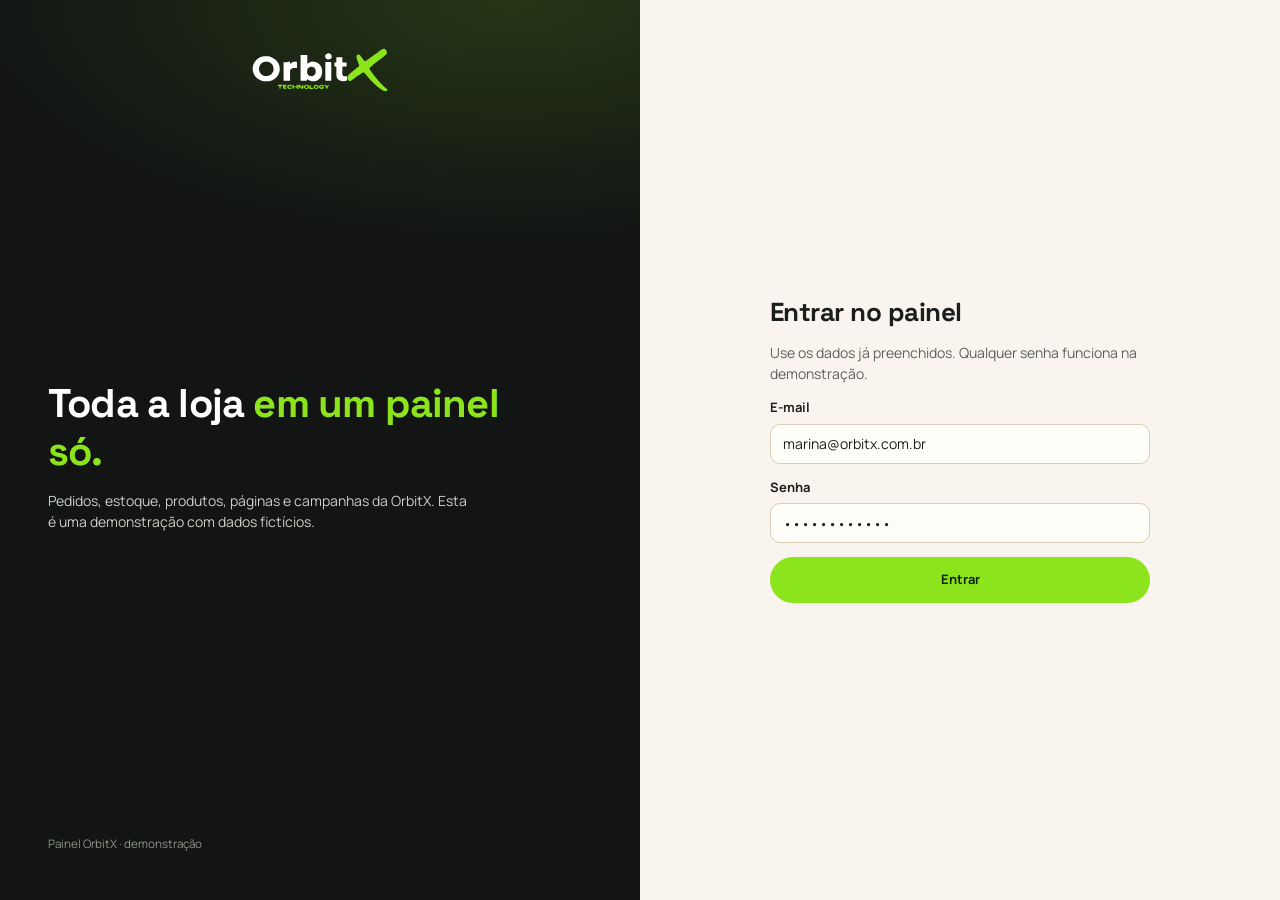
==== admin/index.html @ bb3bb04c "Adiciona painel administrativo de demonstração da loja Painel estático em admin/ com dados fictícios" ====
<!doctype html>
<html lang="pt-BR" data-theme="light">
<head>
  <meta charset="utf-8">
  <meta name="viewport" content="width=device-width, initial-scale=1">
  <meta name="robots" content="noindex, nofollow">
  <title>OrbitX Admin</title>
  <link rel="icon" href="img/favicon.svg" type="image/svg+xml">
  <link rel="preconnect" href="https://fonts.googleapis.com">
  <link rel="preconnect" href="https://fonts.gstatic.com" crossorigin>
  <link href="https://fonts.googleapis.com/css2?family=Manrope:wght@400;500;600;700;800&family=Space+Grotesk:wght@500;600;700&display=swap" rel="stylesheet">
  <link rel="stylesheet" href="admin.css">
</head>
<body>
  <div id="app"></div>
  <noscript><p style="padding:24px">O painel precisa de JavaScript ativado.</p></noscript>
  <script src="data.js"></script>
  <script src="app.js"></script>
</body>
</html>
---- admin/admin.css ----
/* Painel OrbitX: tokens do design "Admin OrbitX" no Claude Design (canvas OrbitX Loja). */
:root {
  --bg: #f9f5ee; --side: #f3eee3; --paper: #f1ebdc; --card: #fffdf8; --line: #e6dfcd; --line-strong: #d8cfb8;
  --text: #1c1e1d; --muted: #5d625b; --soft: #6c7169; --accent: #8be41c; --accent-ink: #102000; --accent-text: #3b7a07; --wash: #eef9dc;
  --header: rgba(249,245,238,.9); --shadow: 0 1px 2px rgba(40,35,20,.05), 0 12px 32px -22px rgba(40,35,20,.28);
  --ok-bg: #e3f3d0; --ok: #2f5f06; --info-bg: #dde9f7; --info: #1d4f86; --warn-bg: #f7ebd2; --warn: #7a4b05; --neutral-bg: #e8e6df; --neutral: #3e423c; --bad-bg: #f6dedb; --bad: #8a2416;
  --bar: #c5e99a;
  --display: "Space Grotesk", system-ui, sans-serif; --body: "Manrope", system-ui, -apple-system, "Segoe UI", sans-serif;
  color-scheme: light;
}
:root[data-theme="dark"] {
  --bg: #0f1110; --side: #121513; --paper: #151816; --card: #1a1d1b; --line: #262a27; --line-strong: #343a35;
  --text: #eef1ec; --muted: #a7ada4; --soft: #8d948a; --accent-text: #9be83a; --wash: #1d2b12;
  --header: rgba(15,17,16,.88); --shadow: 0 1px 2px rgba(0,0,0,.3), 0 14px 32px -22px rgba(0,0,0,.7);
  --ok-bg: #1f3510; --ok: #a9ec5c; --info-bg: #14263a; --info: #8cc0f5; --warn-bg: #352812; --warn: #f2c36b; --neutral-bg: #262a27; --neutral: #c9cec6; --bad-bg: #3a1915; --bad: #f39d90;
  --bar: #3c5a22;
  color-scheme: dark;
}

* { box-sizing: border-box; }
html, body { margin: 0; }
body { background: var(--bg); color: var(--text); font: 14px/1.5 var(--body); -webkit-font-smoothing: antialiased; transition: background-color .3s, color .3s; }
a { color: inherit; }
img { display: block; max-width: 100%; }
h1, h2, h3 { font-family: var(--display); letter-spacing: -0.02em; margin: 0; line-height: 1.2; }
h1 { font-size: 26px; }
h2 { font-size: 18px; }
h3 { font-size: 15px; }
button, input, select, textarea { font: inherit; color: inherit; }
::selection { background: var(--accent); color: var(--accent-ink); }
:focus-visible { outline: 2px solid var(--accent); outline-offset: 2px; }
.num { font-variant-numeric: tabular-nums; }
.muted { color: var(--muted); }
.soft { color: var(--soft); }
.sr { position: absolute; width: 1px; height: 1px; overflow: hidden; clip: rect(0 0 0 0); white-space: nowrap; }

/* Estrutura */
.shell { min-height: 100vh; display: flex; }
.side { width: 252px; flex: none; background: var(--side); border-right: 1px solid var(--line); padding: 18px 14px 24px; display: flex; flex-direction: column; gap: 18px; position: sticky; top: 0; height: 100vh; overflow-y: auto; }
.brand { display: flex; align-items: center; gap: 10px; padding: 0 8px; text-decoration: none; }
.brand img { height: 32px; width: auto; }
.pill-admin { font: 700 11px var(--body); letter-spacing: .1em; text-transform: uppercase; color: var(--accent-ink); background: var(--accent); padding: 3px 8px; border-radius: 999px; }
.nav-group { display: flex; flex-direction: column; gap: 2px; }
.nav-group > span { font-weight: 700; font-size: 11px; letter-spacing: .08em; text-transform: uppercase; color: var(--soft); padding: 0 10px 6px; }
.nav-link { display: flex; align-items: center; justify-content: space-between; gap: 8px; min-height: 38px; padding: 0 10px; border-radius: 10px; text-decoration: none; font-weight: 600; color: var(--muted); }
.nav-link:hover { color: var(--text); background: var(--paper); }
.nav-link.on { background: var(--wash); color: var(--accent-text); }
.nav-link > span { display: inline-flex; align-items: center; gap: 10px; }
.badge { font: 700 11px var(--body); padding: 2px 8px; border-radius: 999px; background: var(--accent); color: var(--accent-ink); }
.ico { width: 18px; height: 18px; fill: none; stroke: currentColor; stroke-width: 1.8; stroke-linecap: round; stroke-linejoin: round; flex: none; }

.main { flex: 1; min-width: 0; display: flex; flex-direction: column; }
.top { position: sticky; top: 0; z-index: 30; display: flex; align-items: center; gap: 14px; flex-wrap: wrap; padding: 12px 28px; border-bottom: 1px solid var(--line); background: var(--header); backdrop-filter: blur(14px); }
.top .menu-btn { display: none; }
.search-global { flex: 1 1 260px; max-width: 460px; display: flex; align-items: center; gap: 10px; background: var(--paper); border: 1px solid var(--line); border-radius: 999px; padding: 0 16px; min-height: 42px; position: relative; }
.search-global input { flex: 1; min-width: 0; background: none; border: 0; outline: 0; font-weight: 500; }
.search-global:focus-within { border-color: var(--accent); }
.search-results { position: absolute; top: calc(100% + 6px); left: 0; right: 0; background: var(--card); border: 1px solid var(--line); border-radius: 14px; box-shadow: var(--shadow); padding: 6px; max-height: 360px; overflow: auto; }
.search-results a { display: flex; justify-content: space-between; gap: 10px; padding: 8px 10px; border-radius: 8px; text-decoration: none; }
.search-results a:hover, .search-results a:focus { background: var(--paper); outline: 0; }
.top-right { margin-left: auto; display: flex; align-items: center; gap: 12px; flex-wrap: wrap; }
.seg { display: flex; gap: 2px; padding: 4px; border-radius: 999px; background: var(--paper); border: 1px solid var(--line); }
.seg button { min-height: 32px; padding: 0 14px; border-radius: 999px; border: 0; cursor: pointer; font-weight: 700; font-size: 13px; background: transparent; color: var(--muted); }
.seg button[aria-pressed="true"] { background: var(--text); color: var(--bg); }
.me { display: flex; align-items: center; gap: 10px; line-height: 1.2; }
.avatar { width: 36px; height: 36px; border-radius: 50%; display: grid; place-items: center; background: var(--wash); color: var(--accent-text); font: 700 13px var(--display); flex: none; }
.me small { display: block; color: var(--soft); font-size: 12px; }

.content { padding: 26px 28px 60px; max-width: 1320px; width: 100%; display: flex; flex-direction: column; gap: 22px; }
.head { display: flex; align-items: flex-end; justify-content: space-between; gap: 16px; flex-wrap: wrap; }
.head p { margin: 4px 0 0; color: var(--muted); }
.head .actions { display: flex; gap: 8px; flex-wrap: wrap; }
.crumb { font-size: 13px; color: var(--soft); text-decoration: none; display: inline-flex; gap: 6px; margin-bottom: 6px; }
.crumb:hover { color: var(--text); }

/* Botões */
.btn { display: inline-flex; align-items: center; justify-content: center; gap: 8px; min-height: 40px; padding: 0 16px; border-radius: 999px; border: 1px solid var(--line-strong); background: var(--card); font-weight: 700; font-size: 13px; cursor: pointer; text-decoration: none; white-space: nowrap; transition: transform .15s, filter .15s, border-color .15s; }
.btn:hover { border-color: var(--text); }
.btn--accent { background: var(--accent); color: var(--accent-ink); border-color: transparent; }
.btn--accent:hover { filter: brightness(1.05); border-color: transparent; transform: translateY(-1px); }
.btn--dark { background: var(--text); color: var(--bg); border-color: transparent; }
.btn--danger { color: var(--bad); }
.btn--danger:hover { border-color: var(--bad); }
.btn--sm { min-height: 32px; padding: 0 12px; font-size: 12px; }
.btn--icon { width: 36px; padding: 0; min-height: 36px; }
.chip { min-height: 36px; padding: 0 14px; border-radius: 999px; cursor: pointer; font-weight: 700; font-size: 13px; border: 1px solid var(--line-strong); background: var(--card); color: var(--muted); display: inline-flex; align-items: center; gap: 6px; }
.chip.on { background: var(--text); color: var(--bg); border-color: var(--text); }
.chip .n { font-size: 11px; padding: 1px 7px; border-radius: 999px; background: var(--paper); color: var(--soft); }
.chip.on .n { background: var(--accent); color: var(--accent-ink); }
.chips { display: flex; gap: 8px; flex-wrap: wrap; }

/* Cartões e grids */
.card { background: var(--card); border: 1px solid var(--line); border-radius: 18px; box-shadow: var(--shadow); }
.card-pad { padding: 20px; }
.card-head { display: flex; justify-content: space-between; align-items: center; gap: 12px; padding: 18px 20px; flex-wrap: wrap; }
.card-head a { font-weight: 700; color: var(--accent-text); text-decoration: none; }
.grid-kpi { display: grid; grid-template-columns: repeat(auto-fit, minmax(min(210px, 100%), 1fr)); gap: 16px; }
.grid-2 { display: grid; grid-template-columns: repeat(auto-fit, minmax(min(420px, 100%), 1fr)); gap: 16px; }
.grid-form { display: grid; grid-template-columns: minmax(0, 2fr) minmax(0, 1fr); gap: 16px; align-items: start; }
.stack { display: flex; flex-direction: column; gap: 16px; }
.kpi { padding: 18px 20px; display: flex; flex-direction: column; gap: 4px; }
.kpi > span { color: var(--muted); font-weight: 600; }
.kpi b { font: 700 27px var(--display); letter-spacing: -0.02em; font-variant-numeric: tabular-nums; }
.delta { font-weight: 700; font-size: 13px; }
.delta.up { color: var(--accent-text); }
.delta.down { color: var(--bad); }
.delta em { font-style: normal; color: var(--soft); font-weight: 500; }

.chart { height: 220px; display: flex; align-items: flex-end; gap: 4px; padding-bottom: 6px; border-bottom: 1px solid var(--line); margin-top: 16px; }
.chart div { flex: 1; min-width: 3px; border-radius: 6px 6px 2px 2px; background: var(--bar); position: relative; }
.chart div:last-child, .chart div:hover { background: var(--accent); }
.chart-axis { display: flex; justify-content: space-between; color: var(--soft); font-size: 12px; margin-top: 8px; }
.hbar { display: grid; grid-template-columns: minmax(0, 1fr) 90px; gap: 6px 12px; align-items: center; }
.hbar .track { grid-column: 1 / -1; height: 8px; border-radius: 999px; background: var(--paper); overflow: hidden; }
.hbar .track i { display: block; height: 100%; background: var(--accent); border-radius: 999px; }

/* Tabelas */
.table-box { overflow-x: auto; }
table { width: 100%; border-collapse: collapse; }
th { text-align: left; color: var(--soft); font-size: 11px; text-transform: uppercase; letter-spacing: .06em; font-weight: 700; padding: 10px 16px; border-top: 1px solid var(--line); white-space: nowrap; }
td { padding: 11px 16px; border-top: 1px solid var(--line); vertical-align: middle; }
tr.row-link { cursor: pointer; }
tr.row-link:hover td { background: var(--paper); }
td.r, th.r { text-align: right; white-space: nowrap; }
td small.soft { white-space: nowrap; }
.thumb { width: 42px; height: 42px; object-fit: contain; background: #fff; border-radius: 10px; border: 1px solid var(--line); flex: none; }
.cell-prod { display: flex; align-items: center; gap: 12px; min-width: 260px; }
.cell-prod b { display: block; font-weight: 700; line-height: 1.3; }
.cell-prod small { color: var(--soft); }
.empty { padding: 40px 20px; text-align: center; color: var(--muted); }
.toolbar { display: flex; gap: 10px; flex-wrap: wrap; align-items: center; padding: 14px 16px; }
.toolbar .search-global { max-width: 340px; min-height: 38px; }
.bulk { display: flex; gap: 8px; align-items: center; padding: 10px 16px; background: var(--wash); border-top: 1px solid var(--line); flex-wrap: wrap; font-weight: 700; }

/* Status */
.st { display: inline-block; padding: 3px 10px; border-radius: 999px; font-weight: 700; font-size: 12px; white-space: nowrap; }
.st-ok { background: var(--ok-bg); color: var(--ok); }
.st-info { background: var(--info-bg); color: var(--info); }
.st-warn { background: var(--warn-bg); color: var(--warn); }
.st-neutral { background: var(--neutral-bg); color: var(--neutral); }
.st-bad { background: var(--bad-bg); color: var(--bad); }

/* Formulários */
.field { display: flex; flex-direction: column; gap: 6px; }
.field > label, .label { font-weight: 700; font-size: 13px; }
.field small, .hint { color: var(--soft); font-size: 12px; }
.input, select.input, textarea.input { width: 100%; min-height: 40px; padding: 8px 12px; border-radius: 10px; border: 1px solid var(--line-strong); background: var(--card); outline: 0; }
textarea.input { min-height: 96px; resize: vertical; }
.input:focus { border-color: var(--accent); box-shadow: 0 0 0 3px color-mix(in srgb, var(--accent) 25%, transparent); }
.row { display: grid; grid-template-columns: repeat(auto-fit, minmax(min(160px, 100%), 1fr)); gap: 14px; }
.form { display: flex; flex-direction: column; gap: 14px; }
.prefix { display: flex; align-items: center; border: 1px solid var(--line-strong); border-radius: 10px; background: var(--card); overflow: hidden; }
.prefix span { padding: 0 10px; color: var(--soft); border-right: 1px solid var(--line); align-self: stretch; display: grid; place-items: center; background: var(--paper); }
.prefix input { border: 0; border-radius: 0; min-height: 38px; }
.prefix:focus-within { border-color: var(--accent); }
.switch { display: inline-flex; align-items: center; gap: 10px; cursor: pointer; font-weight: 600; }
.switch input { appearance: none; width: 40px; height: 24px; border-radius: 999px; background: var(--line-strong); position: relative; cursor: pointer; transition: background .2s; margin: 0; flex: none; }
.switch input::after { content: ""; position: absolute; top: 3px; left: 3px; width: 18px; height: 18px; border-radius: 50%; background: #fff; transition: transform .2s; box-shadow: 0 1px 2px rgba(0,0,0,.25); }
.switch input:checked { background: var(--accent); }
.switch input:checked::after { transform: translateX(16px); }
.check { width: 18px; height: 18px; accent-color: var(--accent); cursor: pointer; }
.list-plain { display: flex; flex-direction: column; }
.list-plain > div { display: flex; align-items: center; gap: 12px; padding: 12px 20px; border-top: 1px solid var(--line); flex-wrap: wrap; }
.list-plain > div > .grow { flex: 1; min-width: 180px; }
.seo-preview { border: 1px solid var(--line); border-radius: 12px; padding: 14px; background: var(--paper); }
.seo-preview b { color: #1a4fb5; font-weight: 600; display: block; }
:root[data-theme="dark"] .seo-preview b { color: #8ab4f8; }
.seo-preview span { color: var(--accent-text); font-size: 12px; }
.seo-preview p { margin: 4px 0 0; color: var(--muted); font-size: 13px; }

/* Editor de texto */
.rte { border: 1px solid var(--line-strong); border-radius: 12px; overflow: hidden; background: var(--card); }
.rte-bar { display: flex; gap: 4px; padding: 6px; border-bottom: 1px solid var(--line); background: var(--paper); flex-wrap: wrap; }
.rte-bar button { min-width: 34px; min-height: 32px; border-radius: 8px; border: 0; background: transparent; cursor: pointer; font-weight: 700; }
.rte-bar button:hover { background: var(--card); }
.rte-body { min-height: 260px; padding: 16px 18px; outline: 0; line-height: 1.65; }
.rte-body h2, .rte-body h3 { margin: 12px 0 6px; }

/* Timeline, avaliações */
.timeline { list-style: none; margin: 0; padding: 0 20px 18px; display: flex; flex-direction: column; gap: 14px; }
.timeline li { display: grid; grid-template-columns: 12px 1fr; gap: 12px; }
.timeline li::before { content: ""; width: 10px; height: 10px; border-radius: 50%; background: var(--accent); margin-top: 6px; box-shadow: 0 0 0 4px var(--wash); }
.timeline small { display: block; color: var(--soft); }
.stars { color: #e0a100; letter-spacing: 1px; white-space: nowrap; }
.review { padding: 16px 20px; border-top: 1px solid var(--line); display: flex; flex-direction: column; gap: 6px; }
.review-reply { margin-top: 6px; padding: 10px 12px; border-radius: 10px; background: var(--paper); font-size: 13px; }
.sec-row { display: flex; align-items: center; gap: 10px; padding: 10px 16px; border-top: 1px solid var(--line); }
.sec-row .grow { flex: 1; font-weight: 600; }
.handle { color: var(--soft); }
.mini-site { border: 1px solid var(--line); border-radius: 14px; overflow: hidden; background: var(--bg); }
.mini-top { background: var(--accent); color: var(--accent-ink); font-size: 11px; font-weight: 700; text-align: center; padding: 6px 10px; }
.mini-hero { padding: 26px 22px; background: #121514; color: #fff; display: grid; grid-template-columns: 1.2fr .8fr; gap: 14px; align-items: center; }
.mini-hero small { color: var(--accent); font-weight: 700; text-transform: uppercase; letter-spacing: .08em; font-size: 10px; }
.mini-hero h3 { font-size: 20px; margin: 6px 0; color: #fff; }
.mini-hero p { margin: 0 0 12px; font-size: 12px; color: #c9cec6; }
.mini-hero img { background: #f9f5ee; border-radius: 12px; padding: 8px; }
.mini-secs { display: flex; flex-direction: column; gap: 6px; padding: 12px; }
.mini-secs span { display: block; padding: 8px 10px; border-radius: 8px; background: var(--card); border: 1px dashed var(--line-strong); font-size: 12px; color: var(--muted); }

/* Drawer / modal / toast */
.overlay { position: fixed; inset: 0; background: rgba(10,12,11,.45); z-index: 60; display: flex; justify-content: center; align-items: flex-start; padding: 8vh 16px 16px; overflow-y: auto; }
.modal { width: 100%; max-width: 520px; background: var(--card); border: 1px solid var(--line); border-radius: 20px; box-shadow: 0 30px 80px -30px rgba(0,0,0,.6); }
.modal header { display: flex; justify-content: space-between; align-items: center; padding: 18px 20px; border-bottom: 1px solid var(--line); }
.modal .body { padding: 20px; }
.modal footer { display: flex; justify-content: flex-end; gap: 8px; padding: 14px 20px; border-top: 1px solid var(--line); }
.toast { position: fixed; bottom: 22px; left: 50%; transform: translateX(-50%); background: var(--text); color: var(--bg); padding: 11px 18px; border-radius: 999px; font-weight: 700; z-index: 80; box-shadow: 0 12px 30px -10px rgba(0,0,0,.5); display: flex; gap: 10px; align-items: center; }
.toast::before { content: ""; width: 8px; height: 8px; border-radius: 50%; background: var(--accent); }
.demo-note { font-size: 12px; color: var(--soft); padding: 0 10px; margin-top: auto; }
.demo-note button { background: none; border: 0; padding: 0; color: var(--accent-text); font-weight: 700; cursor: pointer; text-decoration: underline; }

/* Login */
.login { min-height: 100vh; display: grid; grid-template-columns: 1fr 1fr; }
.login-art { background: #121514 radial-gradient(900px 400px at 80% 0%, rgba(139,228,28,.16), transparent 60%); color: #fff; padding: 48px; display: flex; flex-direction: column; justify-content: space-between; }
.login-art h2 { font-size: 40px; max-width: 460px; }
.login-art h2 span { color: var(--accent); }
.login-art p { color: #c9cec6; max-width: 420px; }
.login-form { display: grid; place-items: center; padding: 32px 20px; }
.login-form .form { width: 100%; max-width: 380px; }

/* Responsivo */
@media (max-width: 1000px) {
  .grid-form { grid-template-columns: 1fr; }
}
@media (max-width: 860px) {
  .side { position: fixed; z-index: 70; left: 0; top: 0; transform: translateX(-100%); transition: transform .25s; visibility: hidden; }
  .side.open { transform: none; visibility: visible; box-shadow: 0 0 60px rgba(0,0,0,.4); }
  .top-right > a.btn { display: none; }
  .top .menu-btn { display: inline-flex; }
  .top { padding: 10px 16px; }
  .content { padding: 20px 16px 48px; }
  .me div { display: none; }
  .login { grid-template-columns: 1fr; }
  .login-art { display: none; }
  .mini-hero { grid-template-columns: 1fr; }
}

@media print {
  .side, .top, .head .actions, .demo-note, form.toolbar { display: none !important; }
  body { background: #fff; color: #000; }
  .card { box-shadow: none; }
}
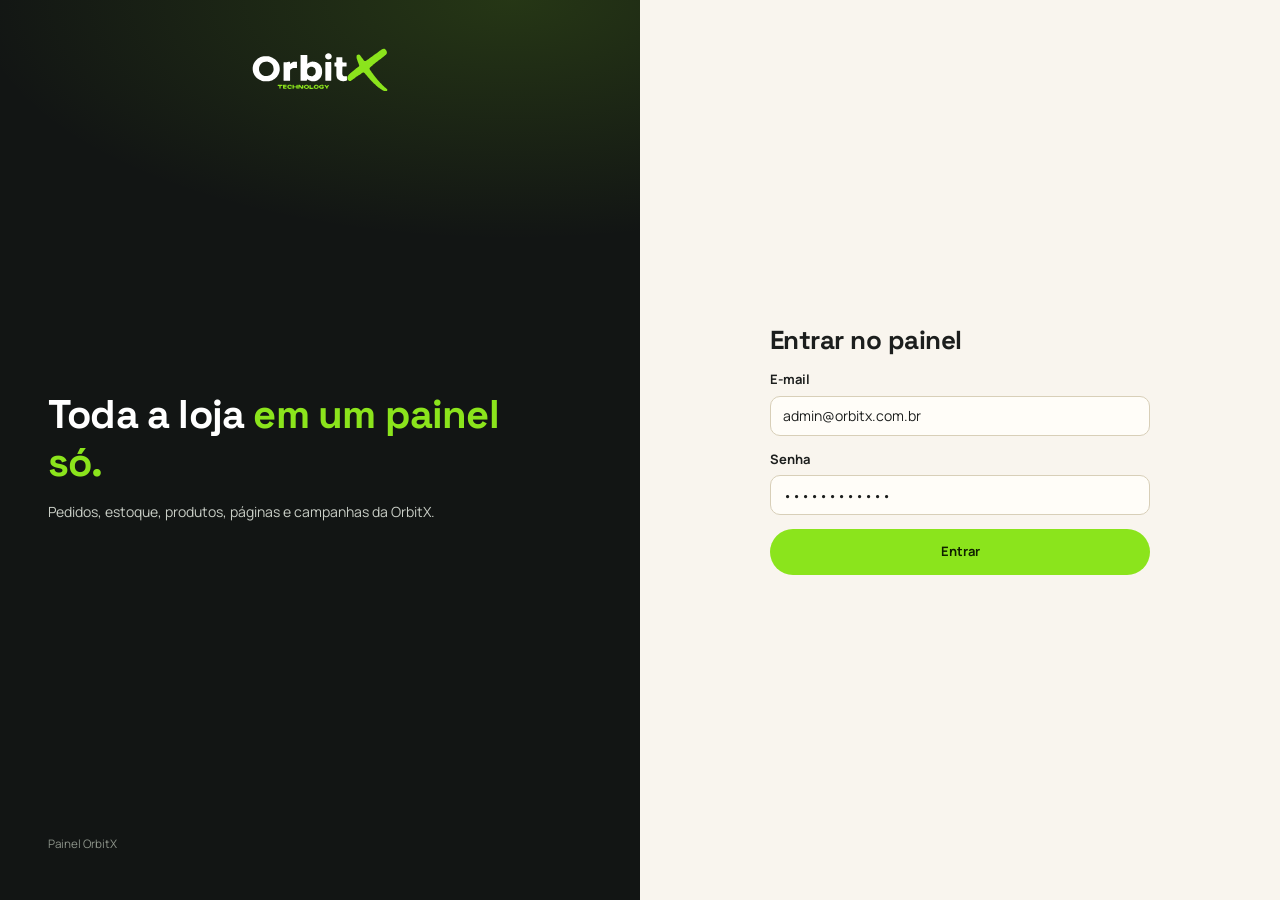
==== commit f372dc9e: "Adiciona modo prévia ao painel: só Painel e Produtos, sem dados O config.js escolhe entre o modo pré" ====
--- a/admin/index.html
+++ b/admin/index.html
@@ -14,6 +14,7 @@
 <body>
   <div id="app"></div>
   <noscript><p style="padding:24px">O painel precisa de JavaScript ativado.</p></noscript>
+  <script src="config.js"></script>
   <script src="data.js"></script>
   <script src="app.js"></script>
 </body>
--- a/admin/admin.css
+++ b/admin/admin.css
@@ -18,6 +18,7 @@
 }
 
 * { box-sizing: border-box; }
+[hidden] { display: none !important; }
 html, body { margin: 0; }
 body { background: var(--bg); color: var(--text); font: 14px/1.5 var(--body); -webkit-font-smoothing: antialiased; transition: background-color .3s, color .3s; }
 a { color: inherit; }
@@ -41,12 +42,16 @@
 .brand img { height: 32px; width: auto; }
 .pill-admin { font: 700 11px var(--body); letter-spacing: .1em; text-transform: uppercase; color: var(--accent-ink); background: var(--accent); padding: 3px 8px; border-radius: 999px; }
 .nav-group { display: flex; flex-direction: column; gap: 2px; }
-.nav-group > span { font-weight: 700; font-size: 11px; letter-spacing: .08em; text-transform: uppercase; color: var(--soft); padding: 0 10px 6px; }
+.nav-group > span:not(.nav-link) { font-weight: 800; font-size: 12px; letter-spacing: .08em; text-transform: uppercase; color: var(--text); padding: 0 10px 6px; }
+.nav-link.off { opacity: .5; cursor: not-allowed; }
+.nav-link.off:hover { background: none; color: var(--muted); }
+.badge.badge--soon { white-space: nowrap; background: none; border: 1px solid var(--line-strong); color: var(--soft); font-size: 10px; padding: 1px 7px; }
 .nav-link { display: flex; align-items: center; justify-content: space-between; gap: 8px; min-height: 38px; padding: 0 10px; border-radius: 10px; text-decoration: none; font-weight: 600; color: var(--muted); }
 .nav-link:hover { color: var(--text); background: var(--paper); }
 .nav-link.on { background: var(--wash); color: var(--accent-text); }
 .nav-link > span { display: inline-flex; align-items: center; gap: 10px; }
 .badge { font: 700 11px var(--body); padding: 2px 8px; border-radius: 999px; background: var(--accent); color: var(--accent-ink); }
+.badge--beta { background: var(--warn-bg); color: var(--warn); text-transform: uppercase; letter-spacing: .06em; font-size: 10px; }
 .ico { width: 18px; height: 18px; fill: none; stroke: currentColor; stroke-width: 1.8; stroke-linecap: round; stroke-linejoin: round; flex: none; }
 
 .main { flex: 1; min-width: 0; display: flex; flex-direction: column; }
@@ -87,6 +92,8 @@
 .chip.on { background: var(--text); color: var(--bg); border-color: var(--text); }
 .chip .n { font-size: 11px; padding: 1px 7px; border-radius: 999px; background: var(--paper); color: var(--soft); }
 .chip.on .n { background: var(--accent); color: var(--accent-ink); }
+.chip { text-decoration: none; }
+.btn--icon.btn--sm { width: 30px; min-height: 30px; }
 .chips { display: flex; gap: 8px; flex-wrap: wrap; }
 
 /* Cartões e grids */
@@ -197,6 +204,26 @@
 .mini-secs { display: flex; flex-direction: column; gap: 6px; padding: 12px; }
 .mini-secs span { display: block; padding: 8px 10px; border-radius: 8px; background: var(--card); border: 1px dashed var(--line-strong); font-size: 12px; color: var(--muted); }
 
+/* Galeria, cartões, templates */
+.grid-cards { display: grid; grid-template-columns: repeat(auto-fill, minmax(min(260px, 100%), 1fr)); gap: 16px; }
+.gallery { align-items: start; display: grid; grid-template-columns: repeat(auto-fill, minmax(min(170px, 100%), 1fr)); gap: 14px; }
+.media { padding: 0; overflow: hidden; cursor: pointer; text-align: left; display: flex; flex-direction: column; transition: border-color .15s, transform .15s; }
+.media:hover { border-color: var(--accent); transform: translateY(-2px); }
+.media-img { aspect-ratio: 1; background: #fff; display: grid; place-items: center; padding: 14px; border-bottom: 1px solid var(--line); }
+.media-img img { width: 100%; height: 100%; object-fit: contain; }
+.media-cap { padding: 10px 12px; display: flex; flex-direction: column; min-width: 0; }
+.media-cap b { font-size: 13px; white-space: nowrap; overflow: hidden; text-overflow: ellipsis; }
+.tpl { height: 170px; padding: 0 18px 18px; display: flex; flex-direction: column; gap: 10px; border-bottom: 1px solid var(--line); }
+.tpl--big { height: 300px; border-radius: 12px; border: 1px solid var(--line); }
+.tpl span { display: block; border-radius: 6px; }
+.tpl-bar { height: 12px; margin: 0 -18px; border-radius: 0 !important; }
+.tpl-h { height: 14px; width: 60%; margin-top: 8px; }
+.tpl-p { height: 8px; width: 80%; opacity: .35; }
+.tpl-grid { display: grid !important; grid-template-columns: repeat(4, 1fr); gap: 8px; flex: 1; }
+.tpl-grid i { border-radius: 6px; background: currentColor; opacity: .12; }
+.tpl-btn { width: 70px; height: 16px; border-radius: 999px !important; }
+code { font-family: ui-monospace, "SFMono-Regular", Menlo, monospace; font-size: 12px; background: var(--paper); padding: 2px 6px; border-radius: 6px; }
+
 /* Drawer / modal / toast */
 .overlay { position: fixed; inset: 0; background: rgba(10,12,11,.45); z-index: 60; display: flex; justify-content: center; align-items: flex-start; padding: 8vh 16px 16px; overflow-y: auto; }
 .modal { width: 100%; max-width: 520px; background: var(--card); border: 1px solid var(--line); border-radius: 20px; box-shadow: 0 30px 80px -30px rgba(0,0,0,.6); }
